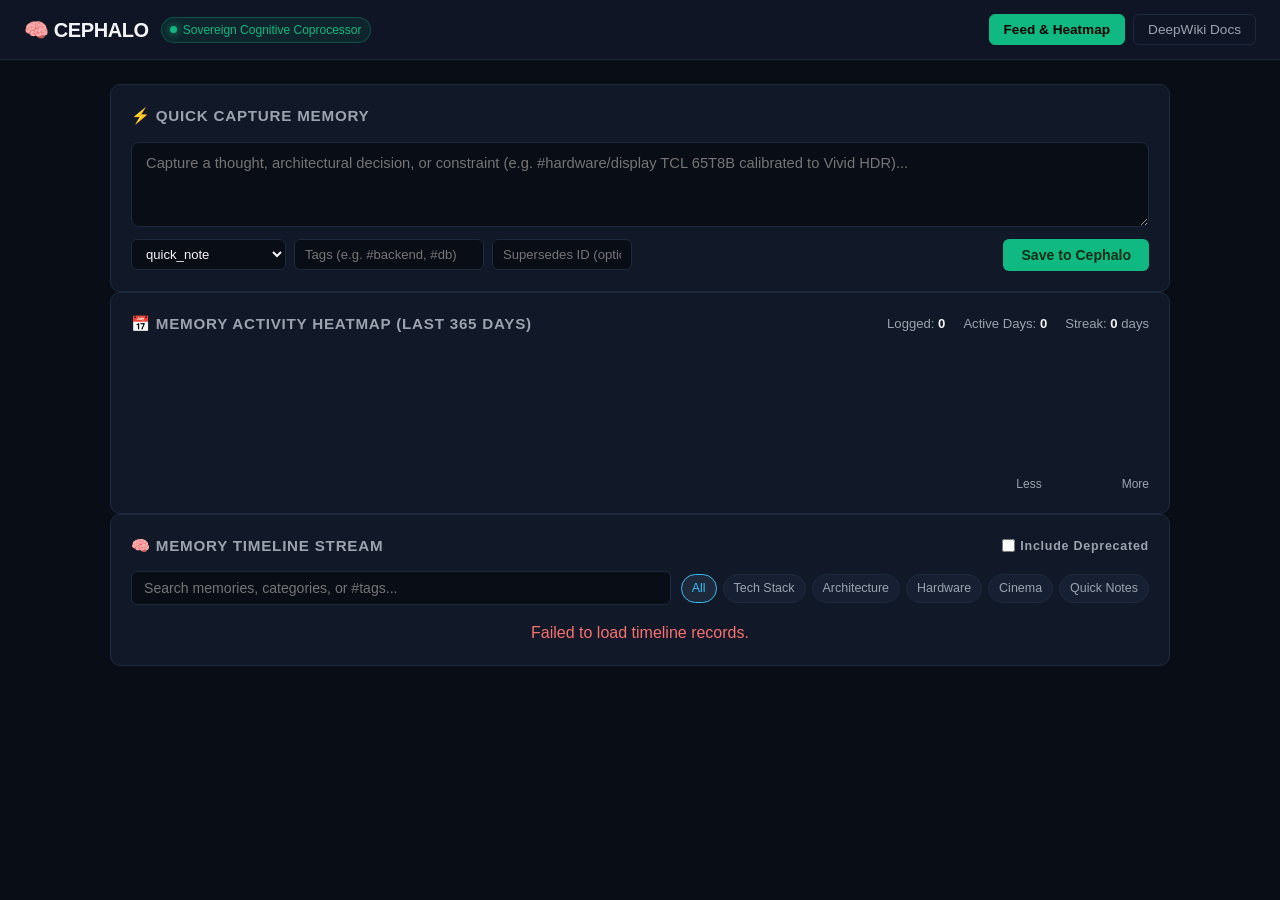
==== docs/wiki/index.html @ 27e35a8e "chore(auto-sync): autonomous continuous learning cycle [2026-10-29 21:49]" ====
<!DOCTYPE html>
<html lang="en">
<head>
  <meta charset="UTF-8">
  <meta name="viewport" content="width=device-width, initial-scale=1.0">
  <title>Cephalo — Memory Timeline & Activity Heatmap</title>
  <style>
    :root {
      --bg: #090d16;
      --card-bg: #111827;
      --card-hover: #162032;
      --card-border: #1f293d;
      --text-main: #f3f4f6;
      --text-muted: #9ca3af;
      --accent: #10b981;
      --accent-glow: rgba(16, 185, 129, 0.2);
      --accent-cyan: #06b6d4;
      --tag-bg: #1e293b;
      --tag-text: #38bdf8;
      --deprecated-bg: #3f1d24;
      --deprecated-text: #f87171;
      --font-family: -apple-system, BlinkMacSystemFont, "Segoe UI", Roboto, "Helvetica Neue", Arial, sans-serif;
    }
    * { box-sizing: border-box; margin: 0; padding: 0; }
    body {
      background: var(--bg);
      color: var(--text-main);
      font-family: var(--font-family);
      line-height: 1.5;
      padding-bottom: 60px;
    }
    a { color: var(--accent-cyan); text-decoration: none; }
    a:hover { text-decoration: underline; }

    /* Header */
    header {
      background: rgba(17, 24, 39, 0.85);
      backdrop-filter: blur(12px);
      border-bottom: 1px solid var(--card-border);
      position: sticky;
      top: 0;
      z-index: 100;
      padding: 14px 24px;
      display: flex;
      justify-content: space-between;
      align-items: center;
    }
    .brand {
      display: flex;
      align-items: center;
      gap: 12px;
    }
    .brand h1 {
      font-size: 1.25rem;
      font-weight: 700;
      letter-spacing: -0.02em;
      display: flex;
      align-items: center;
      gap: 8px;
    }
    .brand .badge-pulse {
      display: inline-flex;
      align-items: center;
      gap: 6px;
      font-size: 0.75rem;
      color: var(--accent);
      background: rgba(16, 185, 129, 0.1);
      padding: 3px 8px;
      border-radius: 999px;
      border: 1px solid rgba(16, 185, 129, 0.3);
    }
    .brand .pulse-dot {
      width: 7px;
      height: 7px;
      border-radius: 50%;
      background: var(--accent);
      box-shadow: 0 0 8px var(--accent);
    }
    .nav-tabs {
      display: flex;
      gap: 8px;
    }
    .nav-btn {
      background: transparent;
      border: 1px solid var(--card-border);
      color: var(--text-muted);
      padding: 7px 14px;
      border-radius: 6px;
      font-size: 0.85rem;
      font-weight: 500;
      cursor: pointer;
      transition: all 0.15s ease;
    }
    .nav-btn:hover {
      background: var(--card-hover);
      color: var(--text-main);
    }
    .nav-btn.active {
      background: var(--accent);
      color: #000;
      border-color: var(--accent);
      font-weight: 600;
    }

    /* Main Container */
    .container {
      max-width: 1100px;
      margin: 24px auto;
      padding: 0 20px;
      display: flex;
      flex-direction: column;
      gap: 24px;
    }

    /* Cards */
    .card {
      background: var(--card-bg);
      border: 1px solid var(--card-border);
      border-radius: 10px;
      padding: 20px;
    }
    .card-title {
      font-size: 0.95rem;
      font-weight: 600;
      text-transform: uppercase;
      letter-spacing: 0.05em;
      color: var(--text-muted);
      margin-bottom: 14px;
      display: flex;
      justify-content: space-between;
      align-items: center;
    }

    /* Quick Capture */
    .capture-box {
      display: flex;
      flex-direction: column;
      gap: 12px;
    }
    .capture-textarea {
      width: 100%;
      min-height: 85px;
      background: #090d16;
      border: 1px solid var(--card-border);
      border-radius: 8px;
      padding: 12px 14px;
      color: var(--text-main);
      font-family: inherit;
      font-size: 0.92rem;
      resize: vertical;
      transition: border-color 0.2s;
    }
    .capture-textarea:focus {
      outline: none;
      border-color: var(--accent);
      box-shadow: 0 0 0 2px var(--accent-glow);
    }
    .capture-actions {
      display: flex;
      justify-content: space-between;
      align-items: center;
      flex-wrap: wrap;
      gap: 10px;
    }
    .capture-inputs {
      display: flex;
      gap: 8px;
      flex-wrap: wrap;
    }
    .capture-select, .capture-input {
      background: #090d16;
      border: 1px solid var(--card-border);
      color: var(--text-main);
      padding: 6px 10px;
      border-radius: 6px;
      font-size: 0.82rem;
    }
    .btn-primary {
      background: var(--accent);
      color: #052e16;
      font-weight: 600;
      border: none;
      padding: 8px 18px;
      border-radius: 6px;
      cursor: pointer;
      font-size: 0.88rem;
      transition: opacity 0.15s;
    }
    .btn-primary:hover {
      opacity: 0.9;
    }
    .toast {
      padding: 8px 14px;
      border-radius: 6px;
      font-size: 0.82rem;
      display: none;
    }
    .toast-success {
      background: rgba(16, 185, 129, 0.15);
      color: var(--accent);
      border: 1px solid rgba(16, 185, 129, 0.4);
    }

    /* Activity Heatmap */
    .heatmap-header {
      display: flex;
      justify-content: space-between;
      align-items: center;
      margin-bottom: 12px;
      flex-wrap: wrap;
      gap: 10px;
    }
    .heatmap-stats {
      display: flex;
      gap: 18px;
      font-size: 0.82rem;
      color: var(--text-muted);
    }
    .heatmap-stats strong {
      color: var(--text-main);
    }
    .heatmap-container {
      overflow-x: auto;
      padding-bottom: 8px;
    }
    .heatmap-grid {
      display: grid;
      grid-template-rows: repeat(7, 13px);
      grid-auto-flow: column;
      grid-auto-columns: 13px;
      gap: 3px;
      width: max-content;
    }
    .heatmap-cell {
      width: 13px;
      height: 13px;
      border-radius: 2px;
      background: #161f30;
      cursor: pointer;
      position: relative;
      transition: transform 0.1s;
    }
    .heatmap-cell:hover {
      transform: scale(1.3);
      z-index: 50;
      outline: 1px solid #fff;
    }
    .heatmap-cell.level-0 { background: #161f30; }
    .heatmap-cell.level-1 { background: #064e3b; }
    .heatmap-cell.level-2 { background: #059669; }
    .heatmap-cell.level-3 { background: #10b981; }
    .heatmap-cell.level-4 { background: #34d399; }
    .heatmap-cell.selected {
      outline: 2px solid var(--accent-cyan);
      transform: scale(1.2);
    }
    .heatmap-legend {
      display: flex;
      align-items: center;
      gap: 5px;
      font-size: 0.75rem;
      color: var(--text-muted);
      margin-top: 10px;
      justify-content: flex-end;
    }
    .legend-box {
      width: 10px;
      height: 10px;
      border-radius: 2px;
    }

    /* Filter Bar */
    .filter-bar {
      display: flex;
      gap: 10px;
      flex-wrap: wrap;
      align-items: center;
      margin-bottom: 16px;
    }
    .search-input {
      flex: 1;
      min-width: 220px;
      background: #090d16;
      border: 1px solid var(--card-border);
      border-radius: 6px;
      padding: 8px 12px;
      color: var(--text-main);
      font-size: 0.88rem;
    }
    .filter-chips {
      display: flex;
      gap: 6px;
      flex-wrap: wrap;
    }
    .chip {
      background: #162032;
      border: 1px solid var(--card-border);
      color: var(--text-muted);
      padding: 4px 10px;
      border-radius: 999px;
      font-size: 0.78rem;
      cursor: pointer;
      transition: all 0.15s;
    }
    .chip:hover, .chip.active {
      background: var(--tag-bg);
      color: var(--tag-text);
      border-color: var(--tag-text);
    }
    .active-filter-banner {
      background: rgba(6, 182, 212, 0.1);
      border: 1px solid rgba(6, 182, 212, 0.3);
      color: var(--accent-cyan);
      padding: 6px 12px;
      border-radius: 6px;
      font-size: 0.82rem;
      display: flex;
      justify-content: space-between;
      align-items: center;
      margin-bottom: 14px;
    }
    .active-filter-banner button {
      background: transparent;
      border: none;
      color: var(--accent-cyan);
      font-weight: bold;
      cursor: pointer;
    }

    /* Memory Feed Cards */
    .timeline-stream {
      display: flex;
      flex-direction: column;
      gap: 14px;
    }
    .memo-card {
      background: var(--card-bg);
      border: 1px solid var(--card-border);
      border-radius: 8px;
      padding: 16px 18px;
      transition: border-color 0.15s, background 0.15s;
      position: relative;
    }
    .memo-card:hover {
      border-color: #2e3e5c;
      background: var(--card-hover);
    }
    .memo-card.deprecated {
      opacity: 0.65;
      border-color: rgba(239, 68, 68, 0.3);
    }
    .memo-meta {
      display: flex;
      justify-content: space-between;
      align-items: center;
      margin-bottom: 10px;
      font-size: 0.78rem;
      color: var(--text-muted);
      flex-wrap: wrap;
      gap: 6px;
    }
    .memo-badges {
      display: flex;
      gap: 6px;
      align-items: center;
    }
    .badge {
      padding: 2px 7px;
      border-radius: 4px;
      font-size: 0.72rem;
      font-weight: 600;
      text-transform: uppercase;
      letter-spacing: 0.03em;
    }
    .badge-id { background: #1e293b; color: #cbd5e1; }
    .badge-cat { background: rgba(16, 185, 129, 0.15); color: #34d399; }
    .badge-source { background: rgba(99, 102, 241, 0.15); color: #a5b4fc; }
    .badge-deprecated { background: var(--deprecated-bg); color: var(--deprecated-text); }
    .memo-content {
      font-size: 0.92rem;
      color: #e2e8f0;
      white-space: pre-wrap;
      word-break: break-word;
      line-height: 1.6;
    }
    .memo-tags {
      display: flex;
      gap: 6px;
      flex-wrap: wrap;
      margin-top: 10px;
    }
    .tag-pill {
      background: var(--tag-bg);
      color: var(--tag-text);
      padding: 2px 8px;
      border-radius: 4px;
      font-size: 0.75rem;
      cursor: pointer;
    }
    .tag-pill:hover {
      background: #0284c7;
      color: #fff;
    }
    .memo-relations {
      margin-top: 8px;
      font-size: 0.78rem;
      color: #a3e635;
      display: flex;
      align-items: center;
      gap: 6px;
    }
    .memo-footer {
      display: flex;
      justify-content: flex-end;
      margin-top: 8px;
    }
    .btn-copy {
      background: transparent;
      border: 1px solid var(--card-border);
      color: var(--text-muted);
      padding: 3px 8px;
      border-radius: 4px;
      font-size: 0.75rem;
      cursor: pointer;
    }
    .btn-copy:hover {
      color: var(--text-main);
      background: #1f293d;
    }

    /* Docs View */
    #docs-view {
      display: none;
    }
    .docs-layout {
      display: grid;
      grid-template-columns: 240px 1fr;
      gap: 20px;
    }
    @media (max-width: 768px) {
      .docs-layout { grid-template-columns: 1fr; }
    }
    .docs-nav {
      background: var(--card-bg);
      border: 1px solid var(--card-border);
      border-radius: 8px;
      padding: 12px;
      height: fit-content;
    }
    .docs-nav-link {
      display: block;
      padding: 8px 12px;
      color: var(--text-muted);
      border-radius: 6px;
      font-size: 0.85rem;
      margin-bottom: 4px;
    }
    .docs-nav-link:hover, .docs-nav-link.active {
      background: var(--card-hover);
      color: var(--text-main);
      text-decoration: none;
    }
    .docs-content {
      background: var(--card-bg);
      border: 1px solid var(--card-border);
      border-radius: 8px;
      padding: 24px;
      min-height: 400px;
      line-height: 1.7;
    }
    .docs-content h1, .docs-content h2, .docs-content h3 {
      margin: 16px 0 10px;
      color: #fff;
    }
    .docs-content pre {
      background: #090d16;
      padding: 12px;
      border-radius: 6px;
      overflow-x: auto;
      margin: 12px 0;
      border: 1px solid var(--card-border);
      font-size: 0.85rem;
    }
  </style>
</head>
<body>

  <header>
    <div class="brand">
      <h1>🧠 CEPHALO</h1>
      <span class="badge-pulse"><span class="pulse-dot"></span> Sovereign Cognitive Coprocessor</span>
    </div>
    <div class="nav-tabs">
      <button class="nav-btn active" id="tab-timeline-btn" onclick="switchTab('timeline')">Feed & Heatmap</button>
      <button class="nav-btn" id="tab-docs-btn" onclick="switchTab('docs')">DeepWiki Docs</button>
    </div>
  </header>

  <div class="container">

    <!-- Timeline & Heatmap Tab Content -->
    <div id="timeline-view">
      
      <!-- Quick Capture -->
      <div class="card">
        <div class="card-title">
          <span>⚡ Quick Capture Memory</span>
          <span id="capture-status" class="toast toast-success">Memory Saved</span>
        </div>
        <div class="capture-box">
          <textarea id="capture-text" class="capture-textarea" placeholder="Capture a thought, architectural decision, or constraint (e.g. #hardware/display TCL 65T8B calibrated to Vivid HDR)..."></textarea>
          <div class="capture-actions">
            <div class="capture-inputs">
              <select id="capture-category" class="capture-select">
                <option value="quick_note">quick_note</option>
                <option value="architecture">architecture</option>
                <option value="tech_stack">tech_stack</option>
                <option value="hardware">hardware</option>
                <option value="cinema_preference">cinema_preference</option>
                <option value="workflow">workflow</option>
              </select>
              <input type="text" id="capture-tags" class="capture-input" placeholder="Tags (e.g. #backend, #db)" />
              <input type="text" id="capture-supersedes" class="capture-input" placeholder="Supersedes ID (optional)" style="width: 140px;" />
            </div>
            <button class="btn-primary" onclick="submitQuickCapture()">Save to Cephalo</button>
          </div>
        </div>
      </div>

      <!-- Activity Heatmap -->
      <div class="card">
        <div class="heatmap-header">
          <div class="card-title" style="margin-bottom: 0;">📅 Memory Activity Heatmap (Last 365 Days)</div>
          <div class="heatmap-stats">
            <span>Logged: <strong id="stat-total">0</strong></span>
            <span>Active Days: <strong id="stat-days">0</strong></span>
            <span>Streak: <strong id="stat-streak">0</strong> days</span>
          </div>
        </div>
        <div class="heatmap-container">
          <div class="heatmap-grid" id="heatmap-grid"></div>
        </div>
        <div class="heatmap-legend">
          <span>Less</span>
          <div class="legend-box level-0"></div>
          <div class="legend-box level-1"></div>
          <div class="legend-box level-2"></div>
          <div class="legend-box level-3"></div>
          <div class="legend-box level-4"></div>
          <span>More</span>
        </div>
      </div>

      <!-- Memory Stream -->
      <div class="card">
        <div class="card-title">
          <span>🧠 Memory Timeline Stream</span>
          <label style="font-size: 0.78rem; text-transform: none; display: flex; align-items: center; gap: 5px; cursor: pointer;">
            <input type="checkbox" id="toggle-deprecated" onchange="renderTimeline()" />
            Include Deprecated
          </label>
        </div>

        <div class="filter-bar">
          <input type="text" id="search-input" class="search-input" placeholder="Search memories, categories, or #tags..." oninput="filterMemos()" />
          <div class="filter-chips" id="category-chips">
            <span class="chip active" onclick="setCategoryFilter('all')">All</span>
            <span class="chip" onclick="setCategoryFilter('tech_stack')">Tech Stack</span>
            <span class="chip" onclick="setCategoryFilter('architecture')">Architecture</span>
            <span class="chip" onclick="setCategoryFilter('hardware')">Hardware</span>
            <span class="chip" onclick="setCategoryFilter('cinema_preference')">Cinema</span>
            <span class="chip" onclick="setCategoryFilter('quick_note')">Quick Notes</span>
          </div>
        </div>

        <div id="active-filter-banner" class="active-filter-banner" style="display: none;">
          <span id="active-filter-text">Filtering</span>
          <button onclick="clearDateFilter()">✕ Clear Date Filter</button>
        </div>

        <div class="timeline-stream" id="timeline-stream">
          <div style="color: var(--text-muted); text-align: center; padding: 20px;">Loading memory timeline...</div>
        </div>
      </div>

    </div>

    <!-- Docs Tab Content -->
    <div id="docs-view">
      <div class="docs-layout">
        <div class="docs-nav" id="docs-nav">
          <a href="#" class="docs-nav-link active" onclick="loadDoc('ARCHITECTURE.md', this)">1. Architecture</a>
          <a href="#" class="docs-nav-link" onclick="loadDoc('MODULES.md', this)">2. Core Modules</a>
          <a href="#" class="docs-nav-link" onclick="loadDoc('CLI_REFERENCE.md', this)">3. CLI Reference</a>
          <a href="#" class="docs-nav-link" onclick="loadDoc('SECURITY_PRIVACY.md', this)">4. Privacy Shield</a>
          <a href="#" class="docs-nav-link" onclick="loadDoc('README.md', this)">5. DeepWiki Index</a>
        </div>
        <div class="docs-content" id="docs-content">
          Loading documentation...
        </div>
      </div>
    </div>

  </div>

  <script>
    let allMemos = [];
    let heatmapData = {};
    let activeCategory = 'all';
    let activeTag = null;
    let activeDate = null;

    // Relative Time Formatter
    function timeAgo(dateString) {
      const date = new Date(dateString);
      const now = new Date();
      const seconds = Math.floor((now - date) / 1000);
      if (isNaN(seconds) || seconds < 0) return dateString;
      if (seconds < 60) return "just now";
      const minutes = Math.floor(seconds / 60);
      if (minutes < 60) return `${minutes}m ago`;
      const hours = Math.floor(minutes / 60);
      if (hours < 24) return `${hours}h ago`;
      const days = Math.floor(hours / 24);
      if (days < 30) return `${days}d ago`;
      return date.toLocaleDateString();
    }

    // Switch Top Tabs
    function switchTab(tab) {
      document.getElementById('timeline-view').style.display = tab === 'timeline' ? 'block' : 'none';
      document.getElementById('docs-view').style.display = tab === 'docs' ? 'block' : 'none';
      document.getElementById('tab-timeline-btn').className = 'nav-btn ' + (tab === 'timeline' ? 'active' : '');
      document.getElementById('tab-docs-btn').className = 'nav-btn ' + (tab === 'docs' ? 'active' : '');
      if (tab === 'docs') {
        loadDoc('ARCHITECTURE.md');
      }
    }

    // Load Heatmap Data
    async function fetchHeatmap() {
      try {
        const res = await fetch('/api/heatmap');
        heatmapData = await res.json();
        document.getElementById('stat-total').textContent = heatmapData.total || 0;
        document.getElementById('stat-days').textContent = heatmapData.active_days || 0;
        document.getElementById('stat-streak').textContent = heatmapData.current_streak || 0;
        renderHeatmapGrid(heatmapData.days || {});
      } catch (e) {
        console.warn("Could not fetch heatmap:", e);
      }
    }

    function renderHeatmapGrid(daysMap) {
      const grid = document.getElementById('heatmap-grid');
      grid.innerHTML = '';

      const today = new Date();
      const numDays = 364; // 52 weeks * 7 days
      const startDate = new Date();
      startDate.setDate(today.getDate() - numDays);

      for (let i = 0; i <= numDays; i++) {
        const d = new Date(startDate);
        d.setDate(startDate.getDate() + i);
        const iso = d.toISOString().split('T')[0];
        const count = daysMap[iso] || 0;

        let level = 0;
        if (count >= 10) level = 4;
        else if (count >= 6) level = 3;
        else if (count >= 3) level = 2;
        else if (count >= 1) level = 1;

        const cell = document.createElement('div');
        cell.className = `heatmap-cell level-${level}` + (activeDate === iso ? ' selected' : '');
        cell.title = `${iso}: ${count} memories`;
        cell.onclick = () => filterByDate(iso, count);
        grid.appendChild(cell);
      }
    }

    function filterByDate(dateStr, count) {
      activeDate = (activeDate === dateStr) ? null : dateStr;
      const banner = document.getElementById('active-filter-banner');
      if (activeDate) {
        banner.style.display = 'flex';
        document.getElementById('active-filter-text').textContent = `Filtered by Date: ${activeDate} (${count} memories)`;
      } else {
        banner.style.display = 'none';
      }
      renderHeatmapGrid(heatmapData.days || {});
      renderTimeline();
    }

    function clearDateFilter() {
      activeDate = null;
      document.getElementById('active-filter-banner').style.display = 'none';
      renderHeatmapGrid(heatmapData.days || {});
      renderTimeline();
    }

    // Fetch Timeline Memories
    async function fetchTimeline() {
      try {
        const res = await fetch('/api/timeline');
        allMemos = await res.json();
        renderTimeline();
      } catch (e) {
        document.getElementById('timeline-stream').innerHTML = '<div style="color: #f87171; text-align: center;">Failed to load timeline records.</div>';
      }
    }

    function setCategoryFilter(cat) {
      activeCategory = cat;
      document.querySelectorAll('#category-chips .chip').forEach(c => {
        c.className = 'chip ' + (c.textContent.toLowerCase().replace(' ', '_') === cat || (cat === 'all' && c.textContent === 'All') ? 'active' : '');
      });
      renderTimeline();
    }

    function setTagFilter(tag) {
      activeTag = (activeTag === tag) ? null : tag;
      document.getElementById('search-input').value = activeTag ? `#${activeTag}` : '';
      renderTimeline();
    }

    function filterMemos() {
      renderTimeline();
    }

    function renderTimeline() {
      const container = document.getElementById('timeline-stream');
      const query = (document.getElementById('search-input').value || '').toLowerCase().trim();
      const showDeprecated = document.getElementById('toggle-deprecated').checked;

      const filtered = allMemos.filter(memo => {
        if (!showDeprecated && memo.is_deprecated) return false;
        if (activeCategory !== 'all' && memo.category !== activeCategory) return false;
        if (activeDate && !memo.timestamp.startsWith(activeDate)) return false;
        if (activeTag && !(memo.tags || []).includes(activeTag)) return false;

        if (query) {
          const matchContent = (memo.content || '').toLowerCase().includes(query);
          const matchCat = (memo.category || '').toLowerCase().includes(query);
          const matchTags = (memo.tags || []).some(t => t.toLowerCase().includes(query.replace('#', '')));
          if (!matchContent && !matchCat && !matchTags) return false;
        }
        return true;
      });

      if (filtered.length === 0) {
        container.innerHTML = '<div style="color: var(--text-muted); text-align: center; padding: 24px;">No matching memory records found.</div>';
        return;
      }

      container.innerHTML = filtered.map(memo => {
        const isDep = memo.is_deprecated;
        const tagsHtml = (memo.tags || []).map(t => `<span class="tag-pill" onclick="setTagFilter('${t}')">#${t}</span>`).join(' ');
        const supersedesHtml = memo.supersedes ? `<div class="memo-relations">↳ Supersedes: <strong>${memo.supersedes}</strong></div>` : '';
        const deprecatedBadge = isDep ? '<span class="badge badge-deprecated">DEPRECATED</span>' : '';

        // Highlight inline #tags in content
        const formattedContent = (memo.content || '').replace(/(#[a-zA-Z][a-zA-Z0-9_\-\/]*)/g, '<span style="color: var(--accent-cyan); font-weight: 500;">$1</span>');

        return `
          <div class="memo-card ${isDep ? 'deprecated' : ''}" id="${memo.id}">
            <div class="memo-meta">
              <div class="memo-badges">
                <span class="badge badge-id">${memo.id}</span>
                <span class="badge badge-cat">${memo.category || 'general'}</span>
                <span class="badge badge-source">${memo.source || 'cli'}</span>
                ${deprecatedBadge}
              </div>
              <span title="${memo.timestamp}">${timeAgo(memo.timestamp)}</span>
            </div>
            <div class="memo-content">${formattedContent}</div>
            ${tagsHtml ? `<div class="memo-tags">${tagsHtml}</div>` : ''}
            ${supersedesHtml}
            <div class="memo-footer">
              <button class="btn-copy" onclick="copyCardText(this, '${memo.id}')">Copy</button>
            </div>
          </div>
        `;
      }).join('');
    }

    function copyCardText(btn, id) {
      const memo = allMemos.find(m => m.id === id);
      if (memo) {
        navigator.clipboard.writeText(memo.content);
        const orig = btn.textContent;
        btn.textContent = "Copied!";
        setTimeout(() => btn.textContent = orig, 1200);
      }
    }

    // Submit Quick Capture
    async function submitQuickCapture() {
      const text = document.getElementById('capture-text').value.trim();
      const category = document.getElementById('capture-category').value;
      const rawTags = document.getElementById('capture-tags').value.trim();
      const supersedes = document.getElementById('capture-supersedes').value.trim();

      if (!text) {
        alert("Please enter a note to record.");
        return;
      }

      const tags = rawTags ? rawTags.split(',').map(t => t.trim().replace('#', '')) : [];

      try {
        const res = await fetch('/api/record', {
          method: 'POST',
          headers: { 'Content-Type': 'application/json' },
          body: JSON.stringify({ text, category, tags, supersedes: supersedes || null, source: 'web_ui' })
        });
        const data = await res.json();
        if (data.status === 'success' || data.id) {
          // Toast status
          const toast = document.getElementById('capture-status');
          toast.style.display = 'inline-block';
          setTimeout(() => toast.style.display = 'none', 2500);

          // Reset inputs
          document.getElementById('capture-text').value = '';
          document.getElementById('capture-tags').value = '';
          document.getElementById('capture-supersedes').value = '';

          // Refresh timeline & heatmap
          await fetchHeatmap();
          await fetchTimeline();
        } else {
          alert("Error saving: " + (data.error || "Unknown"));
        }
      } catch (err) {
        alert("Network error: " + err);
      }
    }

    // Keyboard shortcut: Ctrl+Enter to save
    document.getElementById('capture-text').addEventListener('keydown', function(e) {
      if ((e.ctrlKey || e.metaKey) && e.key === 'Enter') {
        submitQuickCapture();
      }
    });

    // Docs Viewer
    async function loadDoc(filename, el) {
      if (el) {
        document.querySelectorAll('.docs-nav-link').forEach(l => l.classList.remove('active'));
        el.classList.add('active');
      }
      const pane = document.getElementById('docs-content');
      pane.innerHTML = 'Loading ' + filename + '...';
      try {
        const res = await fetch('/api/doc?file=' + encodeURIComponent(filename));
        const markdown = await res.text();
        pane.innerHTML = renderMarkdown(markdown);
      } catch (err) {
        pane.innerHTML = '<div style="color: #f87171;">Failed to load doc.</div>';
      }
    }

    function renderMarkdown(md) {
      let html = md
        .replace(/^### (.*$)/gim, '<h3>$1</h3>')
        .replace(/^## (.*$)/gim, '<h2>$1</h2>')
        .replace(/^# (.*$)/gim, '<h1>$1</h1>')
        .replace(/^\> (.*$)/gim, '<blockquote style="border-left: 3px solid var(--accent); padding-left: 10px; color: var(--text-muted); margin: 8px 0;">$1</blockquote>')
        .replace(/\*\*(.*)\*\*/gim, '<strong>$1</strong>')
        .replace(/\*(.*)\*/gim, '<em>$1</em>')
        .replace(/`([^`]+)`/gim, '<code style="background: #1e293b; padding: 2px 6px; border-radius: 4px; font-size: 0.85em;">$1</code>')
        .replace(/```([\s\S]*?)```/gim, '<pre><code>$1</code></pre>')
        .replace(/^\- (.*$)/gim, '<li style="margin-left: 20px;">$1</li>')
        .replace(/\n$/gim, '<br />');
      return html;
    }

    // Initial boot
    fetchHeatmap();
    fetchTimeline();
  </script>
</body>
</html>
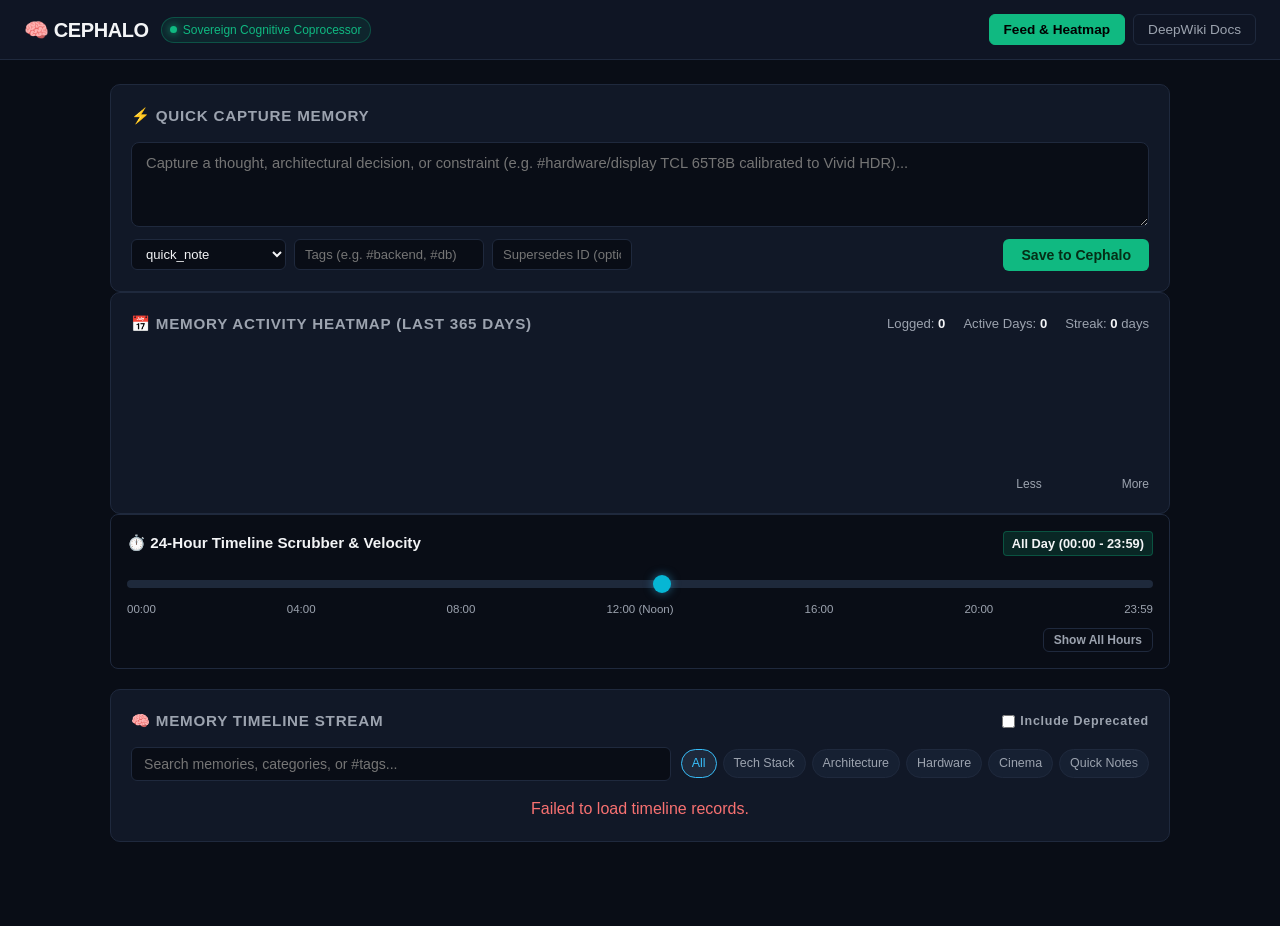
==== commit edd2e541: "refactor(structure): group scripts and shims into bin, scripts, and package modules" ====
--- a/docs/wiki/index.html
+++ b/docs/wiki/index.html
@@ -269,6 +269,73 @@
       border-radius: 2px;
     }
 
+    /* 24-Hour Timeline Scrubber */
+    .scrubber-card {
+      background: var(--bg-card);
+      border: 1px solid var(--card-border);
+      border-radius: 8px;
+      padding: 16px;
+      margin-bottom: 20px;
+    }
+    .scrubber-header {
+      display: flex;
+      justify-content: space-between;
+      align-items: center;
+      margin-bottom: 12px;
+    }
+    .scrubber-title {
+      font-size: 0.95rem;
+      font-weight: 700;
+      color: var(--text-main);
+      display: flex;
+      align-items: center;
+      gap: 8px;
+    }
+    .scrubber-active-badge {
+      font-size: 0.8rem;
+      padding: 2px 8px;
+      border-radius: 4px;
+      background: rgba(16, 185, 129, 0.15);
+      color: var(--accent-emerald);
+      border: 1px solid rgba(16, 185, 129, 0.3);
+      font-weight: 600;
+    }
+    .scrubber-track {
+      position: relative;
+      margin: 15px 0 10px 0;
+    }
+    .scrubber-slider {
+      -webkit-appearance: none;
+      width: 100%;
+      height: 8px;
+      border-radius: 4px;
+      background: #1e293b;
+      outline: none;
+      cursor: pointer;
+    }
+    .scrubber-slider::-webkit-slider-thumb {
+      -webkit-appearance: none;
+      width: 18px;
+      height: 18px;
+      border-radius: 50%;
+      background: var(--accent-cyan);
+      cursor: pointer;
+      box-shadow: 0 0 10px rgba(56, 189, 248, 0.5);
+    }
+    .scrubber-ticks {
+      display: flex;
+      justify-content: space-between;
+      font-size: 0.72rem;
+      color: var(--text-muted);
+      margin-top: 6px;
+    }
+    .scrubber-actions {
+      display: flex;
+      gap: 8px;
+      margin-top: 10px;
+      justify-content: flex-end;
+    }
+
     /* Filter Bar */
     .filter-bar {
       display: flex;
@@ -551,6 +618,29 @@
         </div>
       </div>
 
+      <!-- 24-Hour Timeline Scrubber & Velocity -->
+      <div class="scrubber-card">
+        <div class="scrubber-header">
+          <div class="scrubber-title">⏱️ 24-Hour Timeline Scrubber & Velocity</div>
+          <div id="scrubber-active-label" class="scrubber-active-badge">All Day (00:00 - 23:59)</div>
+        </div>
+        <div class="scrubber-track">
+          <input type="range" id="hour-slider" min="0" max="23" value="12" class="scrubber-slider" oninput="onScrubHour(this.value)" />
+          <div class="scrubber-ticks">
+            <span>00:00</span>
+            <span>04:00</span>
+            <span>08:00</span>
+            <span>12:00 (Noon)</span>
+            <span>16:00</span>
+            <span>20:00</span>
+            <span>23:59</span>
+          </div>
+        </div>
+        <div class="scrubber-actions">
+          <button class="btn-primary" style="font-size: 0.75rem; padding: 4px 10px; background: transparent; border: 1px solid var(--card-border); color: var(--text-muted);" onclick="resetScrubber()">Show All Hours</button>
+        </div>
+      </div>
+
       <!-- Memory Stream -->
       <div class="card">
         <div class="card-title">
@@ -609,6 +699,28 @@
     let activeCategory = 'all';
     let activeTag = null;
     let activeDate = null;
+    let activeHour = null;
+
+    function onScrubHour(val) {
+      activeHour = parseInt(val, 10);
+      const hStr = activeHour.toString().padStart(2, '0');
+      const badge = document.getElementById('scrubber-active-label');
+      badge.textContent = `Hour Window: ${hStr}:00 - ${hStr}:59`;
+      badge.style.background = 'rgba(56, 189, 248, 0.2)';
+      badge.style.color = 'var(--accent-cyan)';
+      badge.style.border = '1px solid rgba(56, 189, 248, 0.4)';
+      renderTimeline();
+    }
+
+    function resetScrubber() {
+      activeHour = null;
+      const badge = document.getElementById('scrubber-active-label');
+      badge.textContent = 'All Day (00:00 - 23:59)';
+      badge.style.background = 'rgba(16, 185, 129, 0.15)';
+      badge.style.color = 'var(--accent-emerald)';
+      badge.style.border = '1px solid rgba(16, 185, 129, 0.3)';
+      renderTimeline();
+    }
 
     // Relative Time Formatter
     function timeAgo(dateString) {
@@ -738,6 +850,10 @@
         if (!showDeprecated && memo.is_deprecated) return false;
         if (activeCategory !== 'all' && memo.category !== activeCategory) return false;
         if (activeDate && !memo.timestamp.startsWith(activeDate)) return false;
+        if (activeHour !== null) {
+          const d = new Date(memo.timestamp);
+          if (d.getHours() !== activeHour) return false;
+        }
         if (activeTag && !(memo.tags || []).includes(activeTag)) return false;
 
         if (query) {
@@ -775,6 +891,7 @@
               <span title="${memo.timestamp}">${timeAgo(memo.timestamp)}</span>
             </div>
             <div class="memo-content">${formattedContent}</div>
+            ${memo.image_path ? `<div style="margin: 10px 0; border-radius: 6px; overflow: hidden; max-width: 320px; border: 1px solid var(--card-border);"><img src="/${memo.image_path}" alt="Screen Frame" style="width: 100%; display: block;" loading="lazy" /></div>` : ''}
             ${tagsHtml ? `<div class="memo-tags">${tagsHtml}</div>` : ''}
             ${supersedesHtml}
             <div class="memo-footer">
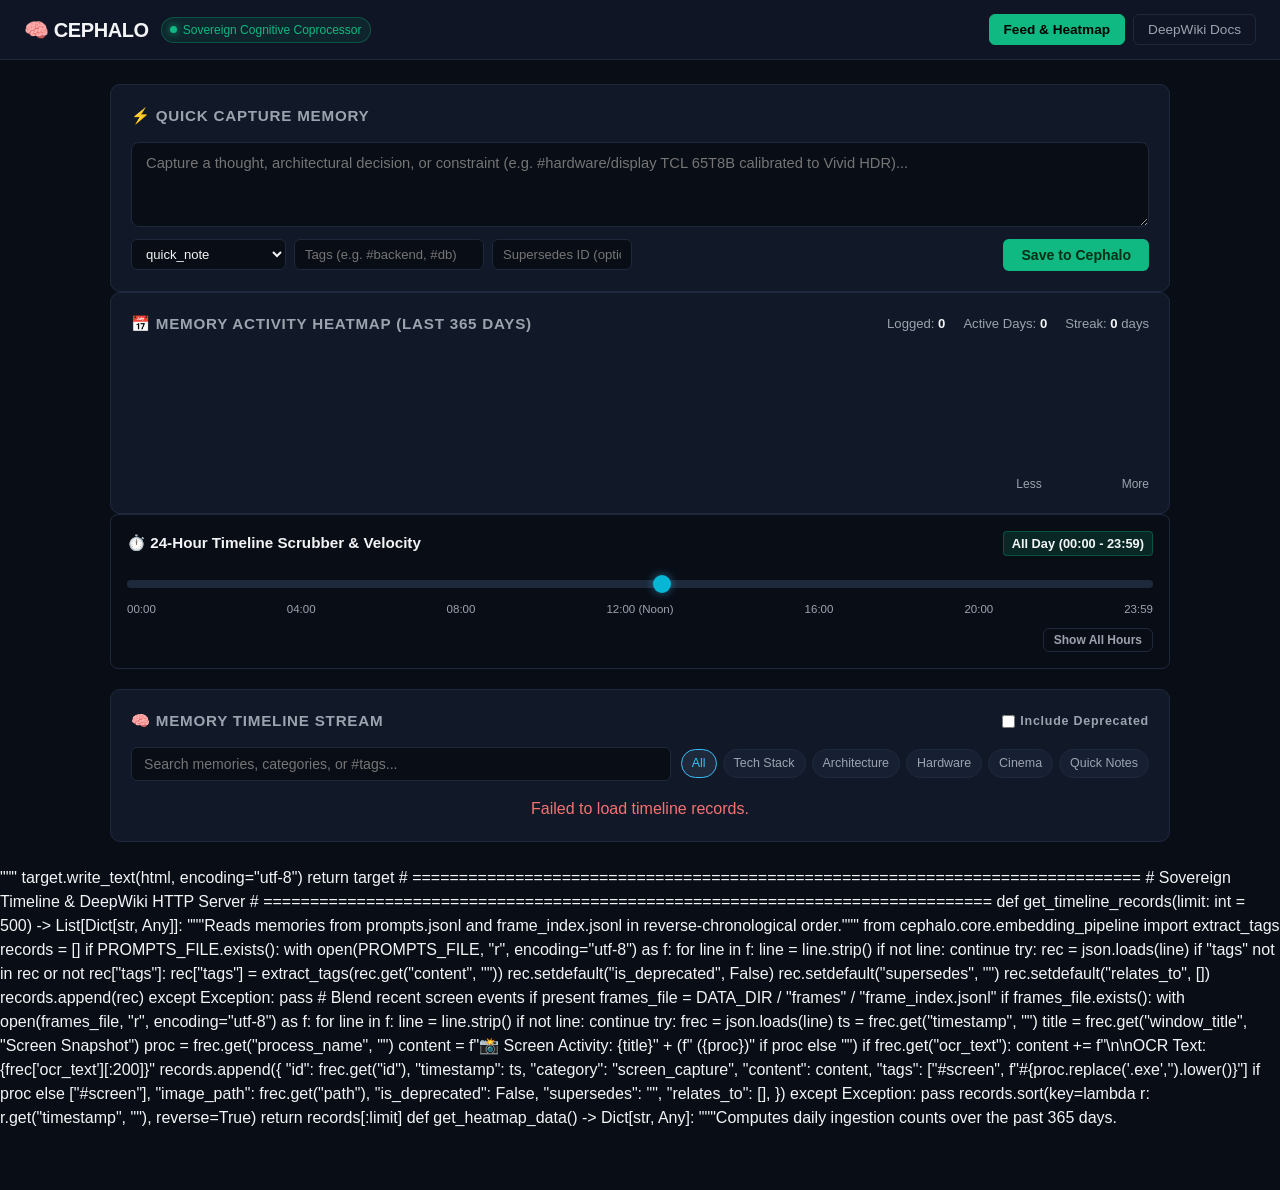
==== commit 34aca3bb: "refactor(research): split wiki_generator & deepwiki dashboard into server, templates & style (all < " ====
--- a/docs/wiki/index.html
+++ b/docs/wiki/index.html
@@ -4,551 +4,7 @@
   <meta charset="UTF-8">
   <meta name="viewport" content="width=device-width, initial-scale=1.0">
   <title>Cephalo — Memory Timeline & Activity Heatmap</title>
-  <style>
-    :root {
-      --bg: #090d16;
-      --card-bg: #111827;
-      --card-hover: #162032;
-      --card-border: #1f293d;
-      --text-main: #f3f4f6;
-      --text-muted: #9ca3af;
-      --accent: #10b981;
-      --accent-glow: rgba(16, 185, 129, 0.2);
-      --accent-cyan: #06b6d4;
-      --tag-bg: #1e293b;
-      --tag-text: #38bdf8;
-      --deprecated-bg: #3f1d24;
-      --deprecated-text: #f87171;
-      --font-family: -apple-system, BlinkMacSystemFont, "Segoe UI", Roboto, "Helvetica Neue", Arial, sans-serif;
-    }
-    * { box-sizing: border-box; margin: 0; padding: 0; }
-    body {
-      background: var(--bg);
-      color: var(--text-main);
-      font-family: var(--font-family);
-      line-height: 1.5;
-      padding-bottom: 60px;
-    }
-    a { color: var(--accent-cyan); text-decoration: none; }
-    a:hover { text-decoration: underline; }
-
-    /* Header */
-    header {
-      background: rgba(17, 24, 39, 0.85);
-      backdrop-filter: blur(12px);
-      border-bottom: 1px solid var(--card-border);
-      position: sticky;
-      top: 0;
-      z-index: 100;
-      padding: 14px 24px;
-      display: flex;
-      justify-content: space-between;
-      align-items: center;
-    }
-    .brand {
-      display: flex;
-      align-items: center;
-      gap: 12px;
-    }
-    .brand h1 {
-      font-size: 1.25rem;
-      font-weight: 700;
-      letter-spacing: -0.02em;
-      display: flex;
-      align-items: center;
-      gap: 8px;
-    }
-    .brand .badge-pulse {
-      display: inline-flex;
-      align-items: center;
-      gap: 6px;
-      font-size: 0.75rem;
-      color: var(--accent);
-      background: rgba(16, 185, 129, 0.1);
-      padding: 3px 8px;
-      border-radius: 999px;
-      border: 1px solid rgba(16, 185, 129, 0.3);
-    }
-    .brand .pulse-dot {
-      width: 7px;
-      height: 7px;
-      border-radius: 50%;
-      background: var(--accent);
-      box-shadow: 0 0 8px var(--accent);
-    }
-    .nav-tabs {
-      display: flex;
-      gap: 8px;
-    }
-    .nav-btn {
-      background: transparent;
-      border: 1px solid var(--card-border);
-      color: var(--text-muted);
-      padding: 7px 14px;
-      border-radius: 6px;
-      font-size: 0.85rem;
-      font-weight: 500;
-      cursor: pointer;
-      transition: all 0.15s ease;
-    }
-    .nav-btn:hover {
-      background: var(--card-hover);
-      color: var(--text-main);
-    }
-    .nav-btn.active {
-      background: var(--accent);
-      color: #000;
-      border-color: var(--accent);
-      font-weight: 600;
-    }
-
-    /* Main Container */
-    .container {
-      max-width: 1100px;
-      margin: 24px auto;
-      padding: 0 20px;
-      display: flex;
-      flex-direction: column;
-      gap: 24px;
-    }
-
-    /* Cards */
-    .card {
-      background: var(--card-bg);
-      border: 1px solid var(--card-border);
-      border-radius: 10px;
-      padding: 20px;
-    }
-    .card-title {
-      font-size: 0.95rem;
-      font-weight: 600;
-      text-transform: uppercase;
-      letter-spacing: 0.05em;
-      color: var(--text-muted);
-      margin-bottom: 14px;
-      display: flex;
-      justify-content: space-between;
-      align-items: center;
-    }
-
-    /* Quick Capture */
-    .capture-box {
-      display: flex;
-      flex-direction: column;
-      gap: 12px;
-    }
-    .capture-textarea {
-      width: 100%;
-      min-height: 85px;
-      background: #090d16;
-      border: 1px solid var(--card-border);
-      border-radius: 8px;
-      padding: 12px 14px;
-      color: var(--text-main);
-      font-family: inherit;
-      font-size: 0.92rem;
-      resize: vertical;
-      transition: border-color 0.2s;
-    }
-    .capture-textarea:focus {
-      outline: none;
-      border-color: var(--accent);
-      box-shadow: 0 0 0 2px var(--accent-glow);
-    }
-    .capture-actions {
-      display: flex;
-      justify-content: space-between;
-      align-items: center;
-      flex-wrap: wrap;
-      gap: 10px;
-    }
-    .capture-inputs {
-      display: flex;
-      gap: 8px;
-      flex-wrap: wrap;
-    }
-    .capture-select, .capture-input {
-      background: #090d16;
-      border: 1px solid var(--card-border);
-      color: var(--text-main);
-      padding: 6px 10px;
-      border-radius: 6px;
-      font-size: 0.82rem;
-    }
-    .btn-primary {
-      background: var(--accent);
-      color: #052e16;
-      font-weight: 600;
-      border: none;
-      padding: 8px 18px;
-      border-radius: 6px;
-      cursor: pointer;
-      font-size: 0.88rem;
-      transition: opacity 0.15s;
-    }
-    .btn-primary:hover {
-      opacity: 0.9;
-    }
-    .toast {
-      padding: 8px 14px;
-      border-radius: 6px;
-      font-size: 0.82rem;
-      display: none;
-    }
-    .toast-success {
-      background: rgba(16, 185, 129, 0.15);
-      color: var(--accent);
-      border: 1px solid rgba(16, 185, 129, 0.4);
-    }
-
-    /* Activity Heatmap */
-    .heatmap-header {
-      display: flex;
-      justify-content: space-between;
-      align-items: center;
-      margin-bottom: 12px;
-      flex-wrap: wrap;
-      gap: 10px;
-    }
-    .heatmap-stats {
-      display: flex;
-      gap: 18px;
-      font-size: 0.82rem;
-      color: var(--text-muted);
-    }
-    .heatmap-stats strong {
-      color: var(--text-main);
-    }
-    .heatmap-container {
-      overflow-x: auto;
-      padding-bottom: 8px;
-    }
-    .heatmap-grid {
-      display: grid;
-      grid-template-rows: repeat(7, 13px);
-      grid-auto-flow: column;
-      grid-auto-columns: 13px;
-      gap: 3px;
-      width: max-content;
-    }
-    .heatmap-cell {
-      width: 13px;
-      height: 13px;
-      border-radius: 2px;
-      background: #161f30;
-      cursor: pointer;
-      position: relative;
-      transition: transform 0.1s;
-    }
-    .heatmap-cell:hover {
-      transform: scale(1.3);
-      z-index: 50;
-      outline: 1px solid #fff;
-    }
-    .heatmap-cell.level-0 { background: #161f30; }
-    .heatmap-cell.level-1 { background: #064e3b; }
-    .heatmap-cell.level-2 { background: #059669; }
-    .heatmap-cell.level-3 { background: #10b981; }
-    .heatmap-cell.level-4 { background: #34d399; }
-    .heatmap-cell.selected {
-      outline: 2px solid var(--accent-cyan);
-      transform: scale(1.2);
-    }
-    .heatmap-legend {
-      display: flex;
-      align-items: center;
-      gap: 5px;
-      font-size: 0.75rem;
-      color: var(--text-muted);
-      margin-top: 10px;
-      justify-content: flex-end;
-    }
-    .legend-box {
-      width: 10px;
-      height: 10px;
-      border-radius: 2px;
-    }
-
-    /* 24-Hour Timeline Scrubber */
-    .scrubber-card {
-      background: var(--bg-card);
-      border: 1px solid var(--card-border);
-      border-radius: 8px;
-      padding: 16px;
-      margin-bottom: 20px;
-    }
-    .scrubber-header {
-      display: flex;
-      justify-content: space-between;
-      align-items: center;
-      margin-bottom: 12px;
-    }
-    .scrubber-title {
-      font-size: 0.95rem;
-      font-weight: 700;
-      color: var(--text-main);
-      display: flex;
-      align-items: center;
-      gap: 8px;
-    }
-    .scrubber-active-badge {
-      font-size: 0.8rem;
-      padding: 2px 8px;
-      border-radius: 4px;
-      background: rgba(16, 185, 129, 0.15);
-      color: var(--accent-emerald);
-      border: 1px solid rgba(16, 185, 129, 0.3);
-      font-weight: 600;
-    }
-    .scrubber-track {
-      position: relative;
-      margin: 15px 0 10px 0;
-    }
-    .scrubber-slider {
-      -webkit-appearance: none;
-      width: 100%;
-      height: 8px;
-      border-radius: 4px;
-      background: #1e293b;
-      outline: none;
-      cursor: pointer;
-    }
-    .scrubber-slider::-webkit-slider-thumb {
-      -webkit-appearance: none;
-      width: 18px;
-      height: 18px;
-      border-radius: 50%;
-      background: var(--accent-cyan);
-      cursor: pointer;
-      box-shadow: 0 0 10px rgba(56, 189, 248, 0.5);
-    }
-    .scrubber-ticks {
-      display: flex;
-      justify-content: space-between;
-      font-size: 0.72rem;
-      color: var(--text-muted);
-      margin-top: 6px;
-    }
-    .scrubber-actions {
-      display: flex;
-      gap: 8px;
-      margin-top: 10px;
-      justify-content: flex-end;
-    }
-
-    /* Filter Bar */
-    .filter-bar {
-      display: flex;
-      gap: 10px;
-      flex-wrap: wrap;
-      align-items: center;
-      margin-bottom: 16px;
-    }
-    .search-input {
-      flex: 1;
-      min-width: 220px;
-      background: #090d16;
-      border: 1px solid var(--card-border);
-      border-radius: 6px;
-      padding: 8px 12px;
-      color: var(--text-main);
-      font-size: 0.88rem;
-    }
-    .filter-chips {
-      display: flex;
-      gap: 6px;
-      flex-wrap: wrap;
-    }
-    .chip {
-      background: #162032;
-      border: 1px solid var(--card-border);
-      color: var(--text-muted);
-      padding: 4px 10px;
-      border-radius: 999px;
-      font-size: 0.78rem;
-      cursor: pointer;
-      transition: all 0.15s;
-    }
-    .chip:hover, .chip.active {
-      background: var(--tag-bg);
-      color: var(--tag-text);
-      border-color: var(--tag-text);
-    }
-    .active-filter-banner {
-      background: rgba(6, 182, 212, 0.1);
-      border: 1px solid rgba(6, 182, 212, 0.3);
-      color: var(--accent-cyan);
-      padding: 6px 12px;
-      border-radius: 6px;
-      font-size: 0.82rem;
-      display: flex;
-      justify-content: space-between;
-      align-items: center;
-      margin-bottom: 14px;
-    }
-    .active-filter-banner button {
-      background: transparent;
-      border: none;
-      color: var(--accent-cyan);
-      font-weight: bold;
-      cursor: pointer;
-    }
-
-    /* Memory Feed Cards */
-    .timeline-stream {
-      display: flex;
-      flex-direction: column;
-      gap: 14px;
-    }
-    .memo-card {
-      background: var(--card-bg);
-      border: 1px solid var(--card-border);
-      border-radius: 8px;
-      padding: 16px 18px;
-      transition: border-color 0.15s, background 0.15s;
-      position: relative;
-    }
-    .memo-card:hover {
-      border-color: #2e3e5c;
-      background: var(--card-hover);
-    }
-    .memo-card.deprecated {
-      opacity: 0.65;
-      border-color: rgba(239, 68, 68, 0.3);
-    }
-    .memo-meta {
-      display: flex;
-      justify-content: space-between;
-      align-items: center;
-      margin-bottom: 10px;
-      font-size: 0.78rem;
-      color: var(--text-muted);
-      flex-wrap: wrap;
-      gap: 6px;
-    }
-    .memo-badges {
-      display: flex;
-      gap: 6px;
-      align-items: center;
-    }
-    .badge {
-      padding: 2px 7px;
-      border-radius: 4px;
-      font-size: 0.72rem;
-      font-weight: 600;
-      text-transform: uppercase;
-      letter-spacing: 0.03em;
-    }
-    .badge-id { background: #1e293b; color: #cbd5e1; }
-    .badge-cat { background: rgba(16, 185, 129, 0.15); color: #34d399; }
-    .badge-source { background: rgba(99, 102, 241, 0.15); color: #a5b4fc; }
-    .badge-deprecated { background: var(--deprecated-bg); color: var(--deprecated-text); }
-    .memo-content {
-      font-size: 0.92rem;
-      color: #e2e8f0;
-      white-space: pre-wrap;
-      word-break: break-word;
-      line-height: 1.6;
-    }
-    .memo-tags {
-      display: flex;
-      gap: 6px;
-      flex-wrap: wrap;
-      margin-top: 10px;
-    }
-    .tag-pill {
-      background: var(--tag-bg);
-      color: var(--tag-text);
-      padding: 2px 8px;
-      border-radius: 4px;
-      font-size: 0.75rem;
-      cursor: pointer;
-    }
-    .tag-pill:hover {
-      background: #0284c7;
-      color: #fff;
-    }
-    .memo-relations {
-      margin-top: 8px;
-      font-size: 0.78rem;
-      color: #a3e635;
-      display: flex;
-      align-items: center;
-      gap: 6px;
-    }
-    .memo-footer {
-      display: flex;
-      justify-content: flex-end;
-      margin-top: 8px;
-    }
-    .btn-copy {
-      background: transparent;
-      border: 1px solid var(--card-border);
-      color: var(--text-muted);
-      padding: 3px 8px;
-      border-radius: 4px;
-      font-size: 0.75rem;
-      cursor: pointer;
-    }
-    .btn-copy:hover {
-      color: var(--text-main);
-      background: #1f293d;
-    }
-
-    /* Docs View */
-    #docs-view {
-      display: none;
-    }
-    .docs-layout {
-      display: grid;
-      grid-template-columns: 240px 1fr;
-      gap: 20px;
-    }
-    @media (max-width: 768px) {
-      .docs-layout { grid-template-columns: 1fr; }
-    }
-    .docs-nav {
-      background: var(--card-bg);
-      border: 1px solid var(--card-border);
-      border-radius: 8px;
-      padding: 12px;
-      height: fit-content;
-    }
-    .docs-nav-link {
-      display: block;
-      padding: 8px 12px;
-      color: var(--text-muted);
-      border-radius: 6px;
-      font-size: 0.85rem;
-      margin-bottom: 4px;
-    }
-    .docs-nav-link:hover, .docs-nav-link.active {
-      background: var(--card-hover);
-      color: var(--text-main);
-      text-decoration: none;
-    }
-    .docs-content {
-      background: var(--card-bg);
-      border: 1px solid var(--card-border);
-      border-radius: 8px;
-      padding: 24px;
-      min-height: 400px;
-      line-height: 1.7;
-    }
-    .docs-content h1, .docs-content h2, .docs-content h3 {
-      margin: 16px 0 10px;
-      color: #fff;
-    }
-    .docs-content pre {
-      background: #090d16;
-      padding: 12px;
-      border-radius: 6px;
-      overflow-x: auto;
-      margin: 12px 0;
-      border: 1px solid var(--card-border);
-      font-size: 0.85rem;
-    }
-  </style>
+  <link rel="stylesheet" href="style.css">
 </head>
 <body>
 
@@ -870,32 +326,49 @@
         return;
       }
 
+      function escapeHtml(str) {
+        if (!str) return '';
+        return String(str)
+          .replace(/&/g, '&amp;')
+          .replace(/</g, '&lt;')
+          .replace(/>/g, '&gt;')
+          .replace(/"/g, '&quot;')
+          .replace(/'/g, '&#039;');
+      }
+
       container.innerHTML = filtered.map(memo => {
         const isDep = memo.is_deprecated;
-        const tagsHtml = (memo.tags || []).map(t => `<span class="tag-pill" onclick="setTagFilter('${t}')">#${t}</span>`).join(' ');
-        const supersedesHtml = memo.supersedes ? `<div class="memo-relations">↳ Supersedes: <strong>${memo.supersedes}</strong></div>` : '';
+        const safeId = escapeHtml(memo.id || '');
+        const safeCat = escapeHtml(memo.category || 'general');
+        const safeSource = escapeHtml(memo.source || 'cli');
+        const tagsHtml = (memo.tags || []).map(t => {
+          const st = escapeHtml(t);
+          return `<span class="tag-pill" onclick="setTagFilter('${st}')">#${st}</span>`;
+        }).join(' ');
+        const supersedesHtml = memo.supersedes ? `<div class="memo-relations">↳ Supersedes: <strong>${escapeHtml(memo.supersedes)}</strong></div>` : '';
         const deprecatedBadge = isDep ? '<span class="badge badge-deprecated">DEPRECATED</span>' : '';
 
-        // Highlight inline #tags in content
-        const formattedContent = (memo.content || '').replace(/(#[a-zA-Z][a-zA-Z0-9_\-\/]*)/g, '<span style="color: var(--accent-cyan); font-weight: 500;">$1</span>');
+        // Highlight inline #tags in safely escaped content
+        const escapedContent = escapeHtml(memo.content || '');
+        const formattedContent = escapedContent.replace(/(#[a-zA-Z][a-zA-Z0-9_\-\/]*)/g, '<span style="color: var(--accent-cyan); font-weight: 500;">$1</span>');
 
         return `
-          <div class="memo-card ${isDep ? 'deprecated' : ''}" id="${memo.id}">
+          <div class="memo-card ${isDep ? 'deprecated' : ''}" id="${safeId}">
             <div class="memo-meta">
               <div class="memo-badges">
-                <span class="badge badge-id">${memo.id}</span>
-                <span class="badge badge-cat">${memo.category || 'general'}</span>
-                <span class="badge badge-source">${memo.source || 'cli'}</span>
+                <span class="badge badge-id">${safeId}</span>
+                <span class="badge badge-cat">${safeCat}</span>
+                <span class="badge badge-source">${safeSource}</span>
                 ${deprecatedBadge}
               </div>
-              <span title="${memo.timestamp}">${timeAgo(memo.timestamp)}</span>
+              <span title="${escapeHtml(memo.timestamp || '')}">${timeAgo(memo.timestamp)}</span>
             </div>
             <div class="memo-content">${formattedContent}</div>
-            ${memo.image_path ? `<div style="margin: 10px 0; border-radius: 6px; overflow: hidden; max-width: 320px; border: 1px solid var(--card-border);"><img src="/${memo.image_path}" alt="Screen Frame" style="width: 100%; display: block;" loading="lazy" /></div>` : ''}
+            ${memo.image_path ? `<div style="margin: 10px 0; border-radius: 6px; overflow: hidden; max-width: 320px; border: 1px solid var(--card-border);"><img src="/${escapeHtml(memo.image_path)}" alt="Screen Frame" style="width: 100%; display: block;" loading="lazy" /></div>` : ''}
             ${tagsHtml ? `<div class="memo-tags">${tagsHtml}</div>` : ''}
             ${supersedesHtml}
             <div class="memo-footer">
-              <button class="btn-copy" onclick="copyCardText(this, '${memo.id}')">Copy</button>
+              <button class="btn-copy" onclick="copyCardText(this, '${safeId}')">Copy</button>
             </div>
           </div>
         `;
@@ -980,7 +453,8 @@
     }
 
     function renderMarkdown(md) {
-      let html = md
+      if (!md) return '';
+      let html = escapeHtml(md)
         .replace(/^### (.*$)/gim, '<h3>$1</h3>')
         .replace(/^## (.*$)/gim, '<h2>$1</h2>')
         .replace(/^# (.*$)/gim, '<h1>$1</h1>')
@@ -1000,3 +474,69 @@
   </script>
 </body>
 </html>
+"""
+        target.write_text(html, encoding="utf-8")
+        return target
+
+
+# ==============================================================================
+# Sovereign Timeline & DeepWiki HTTP Server
+# ==============================================================================
+def get_timeline_records(limit: int = 500) -> List[Dict[str, Any]]:
+    """Reads memories from prompts.jsonl and frame_index.jsonl in reverse-chronological order."""
+    from cephalo.core.embedding_pipeline import extract_tags
+
+    records = []
+    if PROMPTS_FILE.exists():
+        with open(PROMPTS_FILE, "r", encoding="utf-8") as f:
+            for line in f:
+                line = line.strip()
+                if not line:
+                    continue
+                try:
+                    rec = json.loads(line)
+                    if "tags" not in rec or not rec["tags"]:
+                        rec["tags"] = extract_tags(rec.get("content", ""))
+                    rec.setdefault("is_deprecated", False)
+                    rec.setdefault("supersedes", "")
+                    rec.setdefault("relates_to", [])
+                    records.append(rec)
+                except Exception:
+                    pass
+
+    # Blend recent screen events if present
+    frames_file = DATA_DIR / "frames" / "frame_index.jsonl"
+    if frames_file.exists():
+        with open(frames_file, "r", encoding="utf-8") as f:
+            for line in f:
+                line = line.strip()
+                if not line:
+                    continue
+                try:
+                    frec = json.loads(line)
+                    ts = frec.get("timestamp", "")
+                    title = frec.get("window_title", "Screen Snapshot")
+                    proc = frec.get("process_name", "")
+                    content = f"📸 Screen Activity: {title}" + (f" ({proc})" if proc else "")
+                    if frec.get("ocr_text"):
+                        content += f"\n\nOCR Text: {frec['ocr_text'][:200]}"
+                    records.append({
+                        "id": frec.get("id"),
+                        "timestamp": ts,
+                        "category": "screen_capture",
+                        "content": content,
+                        "tags": ["#screen", f"#{proc.replace('.exe','').lower()}"] if proc else ["#screen"],
+                        "image_path": frec.get("path"),
+                        "is_deprecated": False,
+                        "supersedes": "",
+                        "relates_to": [],
+                    })
+                except Exception:
+                    pass
+
+    records.sort(key=lambda r: r.get("timestamp", ""), reverse=True)
+    return records[:limit]
+
+
+def get_heatmap_data() -> Dict[str, Any]:
+    """Computes daily ingestion counts over the past 365 days.
--- a/docs/wiki/style.css
+++ b/docs/wiki/style.css
@@ -0,0 +1,543 @@
+:root {
+      --bg: #090d16;
+      --card-bg: #111827;
+      --card-hover: #162032;
+      --card-border: #1f293d;
+      --text-main: #f3f4f6;
+      --text-muted: #9ca3af;
+      --accent: #10b981;
+      --accent-glow: rgba(16, 185, 129, 0.2);
+      --accent-cyan: #06b6d4;
+      --tag-bg: #1e293b;
+      --tag-text: #38bdf8;
+      --deprecated-bg: #3f1d24;
+      --deprecated-text: #f87171;
+      --font-family: -apple-system, BlinkMacSystemFont, "Segoe UI", Roboto, "Helvetica Neue", Arial, sans-serif;
+    }
+    * { box-sizing: border-box; margin: 0; padding: 0; }
+    body {
+      background: var(--bg);
+      color: var(--text-main);
+      font-family: var(--font-family);
+      line-height: 1.5;
+      padding-bottom: 60px;
+    }
+    a { color: var(--accent-cyan); text-decoration: none; }
+    a:hover { text-decoration: underline; }
+
+    /* Header */
+    header {
+      background: rgba(17, 24, 39, 0.85);
+      backdrop-filter: blur(12px);
+      border-bottom: 1px solid var(--card-border);
+      position: sticky;
+      top: 0;
+      z-index: 100;
+      padding: 14px 24px;
+      display: flex;
+      justify-content: space-between;
+      align-items: center;
+    }
+    .brand {
+      display: flex;
+      align-items: center;
+      gap: 12px;
+    }
+    .brand h1 {
+      font-size: 1.25rem;
+      font-weight: 700;
+      letter-spacing: -0.02em;
+      display: flex;
+      align-items: center;
+      gap: 8px;
+    }
+    .brand .badge-pulse {
+      display: inline-flex;
+      align-items: center;
+      gap: 6px;
+      font-size: 0.75rem;
+      color: var(--accent);
+      background: rgba(16, 185, 129, 0.1);
+      padding: 3px 8px;
+      border-radius: 999px;
+      border: 1px solid rgba(16, 185, 129, 0.3);
+    }
+    .brand .pulse-dot {
+      width: 7px;
+      height: 7px;
+      border-radius: 50%;
+      background: var(--accent);
+      box-shadow: 0 0 8px var(--accent);
+    }
+    .nav-tabs {
+      display: flex;
+      gap: 8px;
+    }
+    .nav-btn {
+      background: transparent;
+      border: 1px solid var(--card-border);
+      color: var(--text-muted);
+      padding: 7px 14px;
+      border-radius: 6px;
+      font-size: 0.85rem;
+      font-weight: 500;
+      cursor: pointer;
+      transition: all 0.15s ease;
+    }
+    .nav-btn:hover {
+      background: var(--card-hover);
+      color: var(--text-main);
+    }
+    .nav-btn.active {
+      background: var(--accent);
+      color: #000;
+      border-color: var(--accent);
+      font-weight: 600;
+    }
+
+    /* Main Container */
+    .container {
+      max-width: 1100px;
+      margin: 24px auto;
+      padding: 0 20px;
+      display: flex;
+      flex-direction: column;
+      gap: 24px;
+    }
+
+    /* Cards */
+    .card {
+      background: var(--card-bg);
+      border: 1px solid var(--card-border);
+      border-radius: 10px;
+      padding: 20px;
+    }
+    .card-title {
+      font-size: 0.95rem;
+      font-weight: 600;
+      text-transform: uppercase;
+      letter-spacing: 0.05em;
+      color: var(--text-muted);
+      margin-bottom: 14px;
+      display: flex;
+      justify-content: space-between;
+      align-items: center;
+    }
+
+    /* Quick Capture */
+    .capture-box {
+      display: flex;
+      flex-direction: column;
+      gap: 12px;
+    }
+    .capture-textarea {
+      width: 100%;
+      min-height: 85px;
+      background: #090d16;
+      border: 1px solid var(--card-border);
+      border-radius: 8px;
+      padding: 12px 14px;
+      color: var(--text-main);
+      font-family: inherit;
+      font-size: 0.92rem;
+      resize: vertical;
+      transition: border-color 0.2s;
+    }
+    .capture-textarea:focus {
+      outline: none;
+      border-color: var(--accent);
+      box-shadow: 0 0 0 2px var(--accent-glow);
+    }
+    .capture-actions {
+      display: flex;
+      justify-content: space-between;
+      align-items: center;
+      flex-wrap: wrap;
+      gap: 10px;
+    }
+    .capture-inputs {
+      display: flex;
+      gap: 8px;
+      flex-wrap: wrap;
+    }
+    .capture-select, .capture-input {
+      background: #090d16;
+      border: 1px solid var(--card-border);
+      color: var(--text-main);
+      padding: 6px 10px;
+      border-radius: 6px;
+      font-size: 0.82rem;
+    }
+    .btn-primary {
+      background: var(--accent);
+      color: #052e16;
+      font-weight: 600;
+      border: none;
+      padding: 8px 18px;
+      border-radius: 6px;
+      cursor: pointer;
+      font-size: 0.88rem;
+      transition: opacity 0.15s;
+    }
+    .btn-primary:hover {
+      opacity: 0.9;
+    }
+    .toast {
+      padding: 8px 14px;
+      border-radius: 6px;
+      font-size: 0.82rem;
+      display: none;
+    }
+    .toast-success {
+      background: rgba(16, 185, 129, 0.15);
+      color: var(--accent);
+      border: 1px solid rgba(16, 185, 129, 0.4);
+    }
+
+    /* Activity Heatmap */
+    .heatmap-header {
+      display: flex;
+      justify-content: space-between;
+      align-items: center;
+      margin-bottom: 12px;
+      flex-wrap: wrap;
+      gap: 10px;
+    }
+    .heatmap-stats {
+      display: flex;
+      gap: 18px;
+      font-size: 0.82rem;
+      color: var(--text-muted);
+    }
+    .heatmap-stats strong {
+      color: var(--text-main);
+    }
+    .heatmap-container {
+      overflow-x: auto;
+      padding-bottom: 8px;
+    }
+    .heatmap-grid {
+      display: grid;
+      grid-template-rows: repeat(7, 13px);
+      grid-auto-flow: column;
+      grid-auto-columns: 13px;
+      gap: 3px;
+      width: max-content;
+    }
+    .heatmap-cell {
+      width: 13px;
+      height: 13px;
+      border-radius: 2px;
+      background: #161f30;
+      cursor: pointer;
+      position: relative;
+      transition: transform 0.1s;
+    }
+    .heatmap-cell:hover {
+      transform: scale(1.3);
+      z-index: 50;
+      outline: 1px solid #fff;
+    }
+    .heatmap-cell.level-0 { background: #161f30; }
+    .heatmap-cell.level-1 { background: #064e3b; }
+    .heatmap-cell.level-2 { background: #059669; }
+    .heatmap-cell.level-3 { background: #10b981; }
+    .heatmap-cell.level-4 { background: #34d399; }
+    .heatmap-cell.selected {
+      outline: 2px solid var(--accent-cyan);
+      transform: scale(1.2);
+    }
+    .heatmap-legend {
+      display: flex;
+      align-items: center;
+      gap: 5px;
+      font-size: 0.75rem;
+      color: var(--text-muted);
+      margin-top: 10px;
+      justify-content: flex-end;
+    }
+    .legend-box {
+      width: 10px;
+      height: 10px;
+      border-radius: 2px;
+    }
+
+    /* 24-Hour Timeline Scrubber */
+    .scrubber-card {
+      background: var(--bg-card);
+      border: 1px solid var(--card-border);
+      border-radius: 8px;
+      padding: 16px;
+      margin-bottom: 20px;
+    }
+    .scrubber-header {
+      display: flex;
+      justify-content: space-between;
+      align-items: center;
+      margin-bottom: 12px;
+    }
+    .scrubber-title {
+      font-size: 0.95rem;
+      font-weight: 700;
+      color: var(--text-main);
+      display: flex;
+      align-items: center;
+      gap: 8px;
+    }
+    .scrubber-active-badge {
+      font-size: 0.8rem;
+      padding: 2px 8px;
+      border-radius: 4px;
+      background: rgba(16, 185, 129, 0.15);
+      color: var(--accent-emerald);
+      border: 1px solid rgba(16, 185, 129, 0.3);
+      font-weight: 600;
+    }
+    .scrubber-track {
+      position: relative;
+      margin: 15px 0 10px 0;
+    }
+    .scrubber-slider {
+      -webkit-appearance: none;
+      width: 100%;
+      height: 8px;
+      border-radius: 4px;
+      background: #1e293b;
+      outline: none;
+      cursor: pointer;
+    }
+    .scrubber-slider::-webkit-slider-thumb {
+      -webkit-appearance: none;
+      width: 18px;
+      height: 18px;
+      border-radius: 50%;
+      background: var(--accent-cyan);
+      cursor: pointer;
+      box-shadow: 0 0 10px rgba(56, 189, 248, 0.5);
+    }
+    .scrubber-ticks {
+      display: flex;
+      justify-content: space-between;
+      font-size: 0.72rem;
+      color: var(--text-muted);
+      margin-top: 6px;
+    }
+    .scrubber-actions {
+      display: flex;
+      gap: 8px;
+      margin-top: 10px;
+      justify-content: flex-end;
+    }
+
+    /* Filter Bar */
+    .filter-bar {
+      display: flex;
+      gap: 10px;
+      flex-wrap: wrap;
+      align-items: center;
+      margin-bottom: 16px;
+    }
+    .search-input {
+      flex: 1;
+      min-width: 220px;
+      background: #090d16;
+      border: 1px solid var(--card-border);
+      border-radius: 6px;
+      padding: 8px 12px;
+      color: var(--text-main);
+      font-size: 0.88rem;
+    }
+    .filter-chips {
+      display: flex;
+      gap: 6px;
+      flex-wrap: wrap;
+    }
+    .chip {
+      background: #162032;
+      border: 1px solid var(--card-border);
+      color: var(--text-muted);
+      padding: 4px 10px;
+      border-radius: 999px;
+      font-size: 0.78rem;
+      cursor: pointer;
+      transition: all 0.15s;
+    }
+    .chip:hover, .chip.active {
+      background: var(--tag-bg);
+      color: var(--tag-text);
+      border-color: var(--tag-text);
+    }
+    .active-filter-banner {
+      background: rgba(6, 182, 212, 0.1);
+      border: 1px solid rgba(6, 182, 212, 0.3);
+      color: var(--accent-cyan);
+      padding: 6px 12px;
+      border-radius: 6px;
+      font-size: 0.82rem;
+      display: flex;
+      justify-content: space-between;
+      align-items: center;
+      margin-bottom: 14px;
+    }
+    .active-filter-banner button {
+      background: transparent;
+      border: none;
+      color: var(--accent-cyan);
+      font-weight: bold;
+      cursor: pointer;
+    }
+
+    /* Memory Feed Cards */
+    .timeline-stream {
+      display: flex;
+      flex-direction: column;
+      gap: 14px;
+    }
+    .memo-card {
+      background: var(--card-bg);
+      border: 1px solid var(--card-border);
+      border-radius: 8px;
+      padding: 16px 18px;
+      transition: border-color 0.15s, background 0.15s;
+      position: relative;
+    }
+    .memo-card:hover {
+      border-color: #2e3e5c;
+      background: var(--card-hover);
+    }
+    .memo-card.deprecated {
+      opacity: 0.65;
+      border-color: rgba(239, 68, 68, 0.3);
+    }
+    .memo-meta {
+      display: flex;
+      justify-content: space-between;
+      align-items: center;
+      margin-bottom: 10px;
+      font-size: 0.78rem;
+      color: var(--text-muted);
+      flex-wrap: wrap;
+      gap: 6px;
+    }
+    .memo-badges {
+      display: flex;
+      gap: 6px;
+      align-items: center;
+    }
+    .badge {
+      padding: 2px 7px;
+      border-radius: 4px;
+      font-size: 0.72rem;
+      font-weight: 600;
+      text-transform: uppercase;
+      letter-spacing: 0.03em;
+    }
+    .badge-id { background: #1e293b; color: #cbd5e1; }
+    .badge-cat { background: rgba(16, 185, 129, 0.15); color: #34d399; }
+    .badge-source { background: rgba(99, 102, 241, 0.15); color: #a5b4fc; }
+    .badge-deprecated { background: var(--deprecated-bg); color: var(--deprecated-text); }
+    .memo-content {
+      font-size: 0.92rem;
+      color: #e2e8f0;
+      white-space: pre-wrap;
+      word-break: break-word;
+      line-height: 1.6;
+    }
+    .memo-tags {
+      display: flex;
+      gap: 6px;
+      flex-wrap: wrap;
+      margin-top: 10px;
+    }
+    .tag-pill {
+      background: var(--tag-bg);
+      color: var(--tag-text);
+      padding: 2px 8px;
+      border-radius: 4px;
+      font-size: 0.75rem;
+      cursor: pointer;
+    }
+    .tag-pill:hover {
+      background: #0284c7;
+      color: #fff;
+    }
+    .memo-relations {
+      margin-top: 8px;
+      font-size: 0.78rem;
+      color: #a3e635;
+      display: flex;
+      align-items: center;
+      gap: 6px;
+    }
+    .memo-footer {
+      display: flex;
+      justify-content: flex-end;
+      margin-top: 8px;
+    }
+    .btn-copy {
+      background: transparent;
+      border: 1px solid var(--card-border);
+      color: var(--text-muted);
+      padding: 3px 8px;
+      border-radius: 4px;
+      font-size: 0.75rem;
+      cursor: pointer;
+    }
+    .btn-copy:hover {
+      color: var(--text-main);
+      background: #1f293d;
+    }
+
+    /* Docs View */
+    #docs-view {
+      display: none;
+    }
+    .docs-layout {
+      display: grid;
+      grid-template-columns: 240px 1fr;
+      gap: 20px;
+    }
+    @media (max-width: 768px) {
+      .docs-layout { grid-template-columns: 1fr; }
+    }
+    .docs-nav {
+      background: var(--card-bg);
+      border: 1px solid var(--card-border);
+      border-radius: 8px;
+      padding: 12px;
+      height: fit-content;
+    }
+    .docs-nav-link {
+      display: block;
+      padding: 8px 12px;
+      color: var(--text-muted);
+      border-radius: 6px;
+      font-size: 0.85rem;
+      margin-bottom: 4px;
+    }
+    .docs-nav-link:hover, .docs-nav-link.active {
+      background: var(--card-hover);
+      color: var(--text-main);
+      text-decoration: none;
+    }
+    .docs-content {
+      background: var(--card-bg);
+      border: 1px solid var(--card-border);
+      border-radius: 8px;
+      padding: 24px;
+      min-height: 400px;
+      line-height: 1.7;
+    }
+    .docs-content h1, .docs-content h2, .docs-content h3 {
+      margin: 16px 0 10px;
+      color: #fff;
+    }
+    .docs-content pre {
+      background: #090d16;
+      padding: 12px;
+      border-radius: 6px;
+      overflow-x: auto;
+      margin: 12px 0;
+      border: 1px solid var(--card-border);
+      font-size: 0.85rem;
+    }
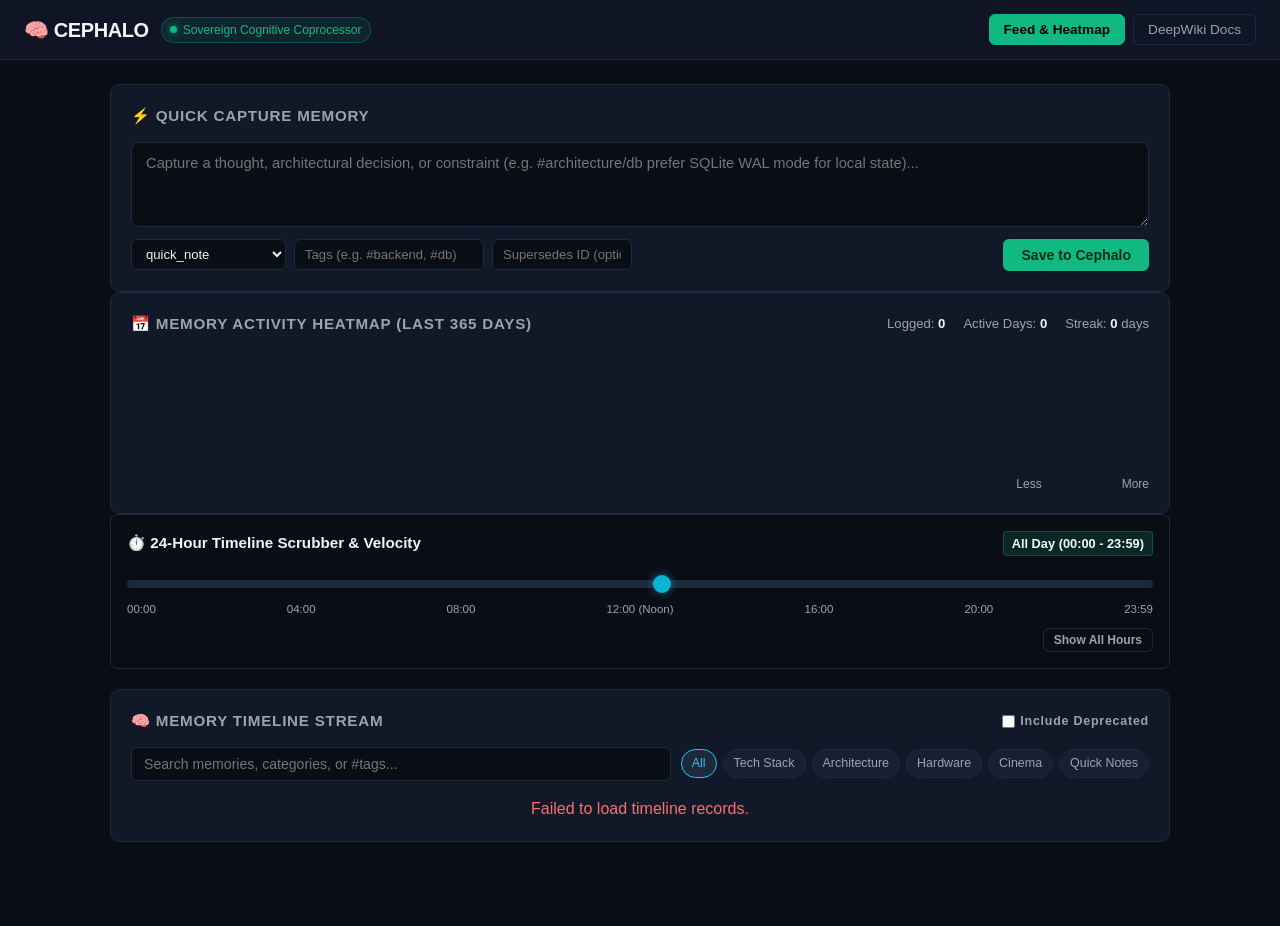
==== commit 223ff170: "chore(purge): remove personal presets and fix audit/performance bugs - Remove hardcoded personal har" ====
--- a/docs/wiki/index.html
+++ b/docs/wiki/index.html
@@ -31,7 +31,7 @@
           <span id="capture-status" class="toast toast-success">Memory Saved</span>
         </div>
         <div class="capture-box">
-          <textarea id="capture-text" class="capture-textarea" placeholder="Capture a thought, architectural decision, or constraint (e.g. #hardware/display TCL 65T8B calibrated to Vivid HDR)..."></textarea>
+          <textarea id="capture-text" class="capture-textarea" placeholder="Capture a thought, architectural decision, or constraint (e.g. #architecture/db prefer SQLite WAL mode for local state)..."></textarea>
           <div class="capture-actions">
             <div class="capture-inputs">
               <select id="capture-category" class="capture-select">
@@ -343,7 +343,7 @@
         const safeSource = escapeHtml(memo.source || 'cli');
         const tagsHtml = (memo.tags || []).map(t => {
           const st = escapeHtml(t);
-          return `<span class="tag-pill" onclick="setTagFilter('${st}')">#${st}</span>`;
+          return `<span class="tag-pill" data-tag="${st}" onclick="setTagFilter(this.dataset.tag)">#${st}</span>`;
         }).join(' ');
         const supersedesHtml = memo.supersedes ? `<div class="memo-relations">↳ Supersedes: <strong>${escapeHtml(memo.supersedes)}</strong></div>` : '';
         const deprecatedBadge = isDep ? '<span class="badge badge-deprecated">DEPRECATED</span>' : '';
@@ -368,7 +368,7 @@
             ${tagsHtml ? `<div class="memo-tags">${tagsHtml}</div>` : ''}
             ${supersedesHtml}
             <div class="memo-footer">
-              <button class="btn-copy" onclick="copyCardText(this, '${safeId}')">Copy</button>
+              <button class="btn-copy" data-id="${safeId}" onclick="copyCardText(this, this.dataset.id)">Copy</button>
             </div>
           </div>
         `;
@@ -442,7 +442,7 @@
         el.classList.add('active');
       }
       const pane = document.getElementById('docs-content');
-      pane.innerHTML = 'Loading ' + filename + '...';
+      pane.textContent = 'Loading ' + filename + '...';
       try {
         const res = await fetch('/api/doc?file=' + encodeURIComponent(filename));
         const markdown = await res.text();
@@ -450,6 +450,16 @@
       } catch (err) {
         pane.innerHTML = '<div style="color: #f87171;">Failed to load doc.</div>';
       }
+    }
+
+    function escapeHtml(str) {
+      if (!str) return '';
+      return String(str)
+        .replace(/&/g, '&amp;')
+        .replace(/</g, '&lt;')
+        .replace(/>/g, '&gt;')
+        .replace(/"/g, '&quot;')
+        .replace(/'/g, '&#039;');
     }
 
     function renderMarkdown(md) {
@@ -474,69 +484,3 @@
   </script>
 </body>
 </html>
-"""
-        target.write_text(html, encoding="utf-8")
-        return target
-
-
-# ==============================================================================
-# Sovereign Timeline & DeepWiki HTTP Server
-# ==============================================================================
-def get_timeline_records(limit: int = 500) -> List[Dict[str, Any]]:
-    """Reads memories from prompts.jsonl and frame_index.jsonl in reverse-chronological order."""
-    from cephalo.core.embedding_pipeline import extract_tags
-
-    records = []
-    if PROMPTS_FILE.exists():
-        with open(PROMPTS_FILE, "r", encoding="utf-8") as f:
-            for line in f:
-                line = line.strip()
-                if not line:
-                    continue
-                try:
-                    rec = json.loads(line)
-                    if "tags" not in rec or not rec["tags"]:
-                        rec["tags"] = extract_tags(rec.get("content", ""))
-                    rec.setdefault("is_deprecated", False)
-                    rec.setdefault("supersedes", "")
-                    rec.setdefault("relates_to", [])
-                    records.append(rec)
-                except Exception:
-                    pass
-
-    # Blend recent screen events if present
-    frames_file = DATA_DIR / "frames" / "frame_index.jsonl"
-    if frames_file.exists():
-        with open(frames_file, "r", encoding="utf-8") as f:
-            for line in f:
-                line = line.strip()
-                if not line:
-                    continue
-                try:
-                    frec = json.loads(line)
-                    ts = frec.get("timestamp", "")
-                    title = frec.get("window_title", "Screen Snapshot")
-                    proc = frec.get("process_name", "")
-                    content = f"📸 Screen Activity: {title}" + (f" ({proc})" if proc else "")
-                    if frec.get("ocr_text"):
-                        content += f"\n\nOCR Text: {frec['ocr_text'][:200]}"
-                    records.append({
-                        "id": frec.get("id"),
-                        "timestamp": ts,
-                        "category": "screen_capture",
-                        "content": content,
-                        "tags": ["#screen", f"#{proc.replace('.exe','').lower()}"] if proc else ["#screen"],
-                        "image_path": frec.get("path"),
-                        "is_deprecated": False,
-                        "supersedes": "",
-                        "relates_to": [],
-                    })
-                except Exception:
-                    pass
-
-    records.sort(key=lambda r: r.get("timestamp", ""), reverse=True)
-    return records[:limit]
-
-
-def get_heatmap_data() -> Dict[str, Any]:
-    """Computes daily ingestion counts over the past 365 days.
